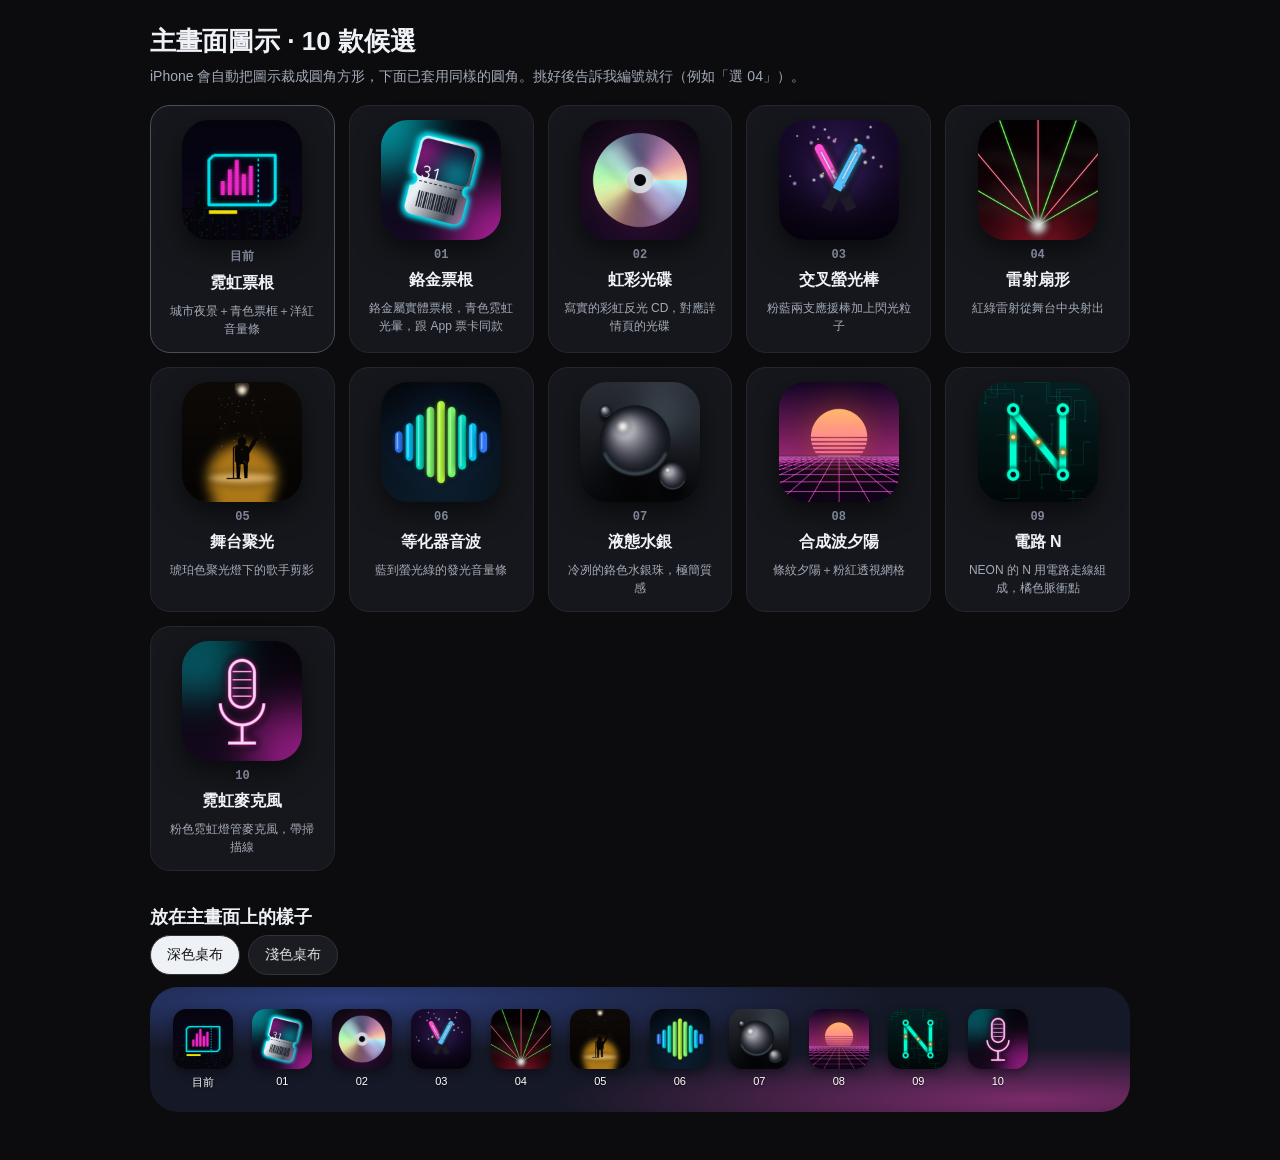
==== icon-options/index.html @ 89cc1611 "新增 10 款主畫面圖示候選與選擇頁 Co-Authored-By: Claude Opus 5.5 <noreply@anthropic.com>" ====
<!doctype html>
<html lang="zh-Hant-TW">
<head>
<meta charset="utf-8">
<meta name="viewport" content="width=device-width, initial-scale=1, viewport-fit=cover">
<title>主畫面圖示選擇</title>
<style>
:root{color-scheme:dark}
body{margin:0;background:#0c0c0f;color:#eef1f6;font-family:-apple-system,"PingFang TC",sans-serif;padding:max(env(safe-area-inset-top),24px) 16px 48px}
main{max-width:980px;margin:0 auto}
h1{margin:0;font-size:26px}
.sub{color:#a3aab8;font-size:14px;line-height:1.6;margin:6px 0 18px}
.grid{display:grid;grid-template-columns:repeat(auto-fill,minmax(170px,1fr));gap:14px}
.card{background:#16171c;border:1px solid #26272e;border-radius:20px;padding:14px;display:flex;flex-direction:column;align-items:center;text-align:center;gap:8px}
.card.cur{border-color:#4a4f5c}
.ic{width:120px;height:120px;border-radius:22.5%;background-size:cover;box-shadow:0 10px 26px rgba(0,0,0,.55)}
.no{font:600 12px ui-monospace,Menlo,monospace;color:#7d8596}
.nm{font-weight:700;font-size:16px}
.ds{font-size:12px;color:#a3aab8;line-height:1.5}
h2{font-size:18px;margin:34px 0 6px}
.home{border-radius:28px;padding:22px 18px;display:grid;grid-template-columns:repeat(auto-fill,minmax(68px,1fr));gap:18px 10px;background:radial-gradient(80% 60% at 20% 10%,#2b3d7a,transparent 70%),radial-gradient(70% 60% at 90% 90%,#7a2b6a,transparent 70%),#151826}
.home.light{background:radial-gradient(80% 60% at 20% 10%,#c9d8ff,transparent 70%),radial-gradient(70% 60% at 90% 90%,#ffd1ec,transparent 70%),#eef0f6}
.app{display:flex;flex-direction:column;align-items:center;gap:6px;font-size:11px;color:#fff;text-shadow:0 1px 2px rgba(0,0,0,.6)}
.home.light .app{color:#111;text-shadow:none}
.app i{width:60px;height:60px;border-radius:22.5%;background-size:cover;box-shadow:0 4px 10px rgba(0,0,0,.35)}
.tg{display:flex;gap:8px;margin-bottom:12px}
.tg button{min-height:40px;padding:0 16px;border-radius:20px;border:1px solid #333;background:#1b1c22;color:#ddd;font:inherit;font-size:14px}
.tg button[aria-pressed=true]{background:#eef1f6;color:#111}
</style>
</head>
<body>
<main>
  <h1>主畫面圖示 · 10 款候選</h1>
  <p class="sub">iPhone 會自動把圖示裁成圓角方形，下面已套用同樣的圓角。挑好後告訴我編號就行（例如「選 04」）。</p>
  <div class="grid">
    <div class="card cur"><div class="ic" style="background-image:url(../icons/icon-512.png)"></div><span class="no">目前</span><span class="nm">霓虹票根</span><span class="ds">城市夜景＋青色票框＋洋紅音量條</span></div>
    <div class="card"><div class="ic" style="background-image:url(01-chrome-ticket-sm.png)"></div><span class="no">01</span><span class="nm">鉻金票根</span><span class="ds">鉻金屬實體票根，青色霓虹光暈，跟 App 票卡同款</span></div>
    <div class="card"><div class="ic" style="background-image:url(02-iridescent-disc-sm.png)"></div><span class="no">02</span><span class="nm">虹彩光碟</span><span class="ds">寫實的彩虹反光 CD，對應詳情頁的光碟</span></div>
    <div class="card"><div class="ic" style="background-image:url(03-lightsticks-sm.png)"></div><span class="no">03</span><span class="nm">交叉螢光棒</span><span class="ds">粉藍兩支應援棒加上閃光粒子</span></div>
    <div class="card"><div class="ic" style="background-image:url(04-laser-sm.png)"></div><span class="no">04</span><span class="nm">雷射扇形</span><span class="ds">紅綠雷射從舞台中央射出</span></div>
    <div class="card"><div class="ic" style="background-image:url(05-spotlight-sm.png)"></div><span class="no">05</span><span class="nm">舞台聚光</span><span class="ds">琥珀色聚光燈下的歌手剪影</span></div>
    <div class="card"><div class="ic" style="background-image:url(06-equalizer-sm.png)"></div><span class="no">06</span><span class="nm">等化器音波</span><span class="ds">藍到螢光綠的發光音量條</span></div>
    <div class="card"><div class="ic" style="background-image:url(07-mercury-sm.png)"></div><span class="no">07</span><span class="nm">液態水銀</span><span class="ds">冷冽的鉻色水銀珠，極簡質感</span></div>
    <div class="card"><div class="ic" style="background-image:url(08-synthwave-sm.png)"></div><span class="no">08</span><span class="nm">合成波夕陽</span><span class="ds">條紋夕陽＋粉紅透視網格</span></div>
    <div class="card"><div class="ic" style="background-image:url(09-circuit-n-sm.png)"></div><span class="no">09</span><span class="nm">電路 N</span><span class="ds">NEON 的 N 用電路走線組成，橘色脈衝點</span></div>
    <div class="card"><div class="ic" style="background-image:url(10-neon-mic-sm.png)"></div><span class="no">10</span><span class="nm">霓虹麥克風</span><span class="ds">粉色霓虹燈管麥克風，帶掃描線</span></div>
  </div>

  <h2>放在主畫面上的樣子</h2>
  <div class="tg" role="group" aria-label="桌布"><button data-w="dark" aria-pressed="true">深色桌布</button><button data-w="light" aria-pressed="false">淺色桌布</button></div>
  <div class="home" id="home">
    <div class="app"><i style="background-image:url(../icons/icon-192.png)"></i>目前</div>
    <div class="app"><i style="background-image:url(01-chrome-ticket-sm.png)"></i>01</div>
    <div class="app"><i style="background-image:url(02-iridescent-disc-sm.png)"></i>02</div>
    <div class="app"><i style="background-image:url(03-lightsticks-sm.png)"></i>03</div>
    <div class="app"><i style="background-image:url(04-laser-sm.png)"></i>04</div>
    <div class="app"><i style="background-image:url(05-spotlight-sm.png)"></i>05</div>
    <div class="app"><i style="background-image:url(06-equalizer-sm.png)"></i>06</div>
    <div class="app"><i style="background-image:url(07-mercury-sm.png)"></i>07</div>
    <div class="app"><i style="background-image:url(08-synthwave-sm.png)"></i>08</div>
    <div class="app"><i style="background-image:url(09-circuit-n-sm.png)"></i>09</div>
    <div class="app"><i style="background-image:url(10-neon-mic-sm.png)"></i>10</div>
  </div>
</main>
<script>
document.querySelector('.tg').addEventListener('click', (e) => {
  const b = e.target.closest('button'); if (!b) return;
  document.querySelectorAll('.tg button').forEach((x) => x.setAttribute('aria-pressed', x === b));
  document.getElementById('home').classList.toggle('light', b.dataset.w === 'light');
});
</script>
</body>
</html>
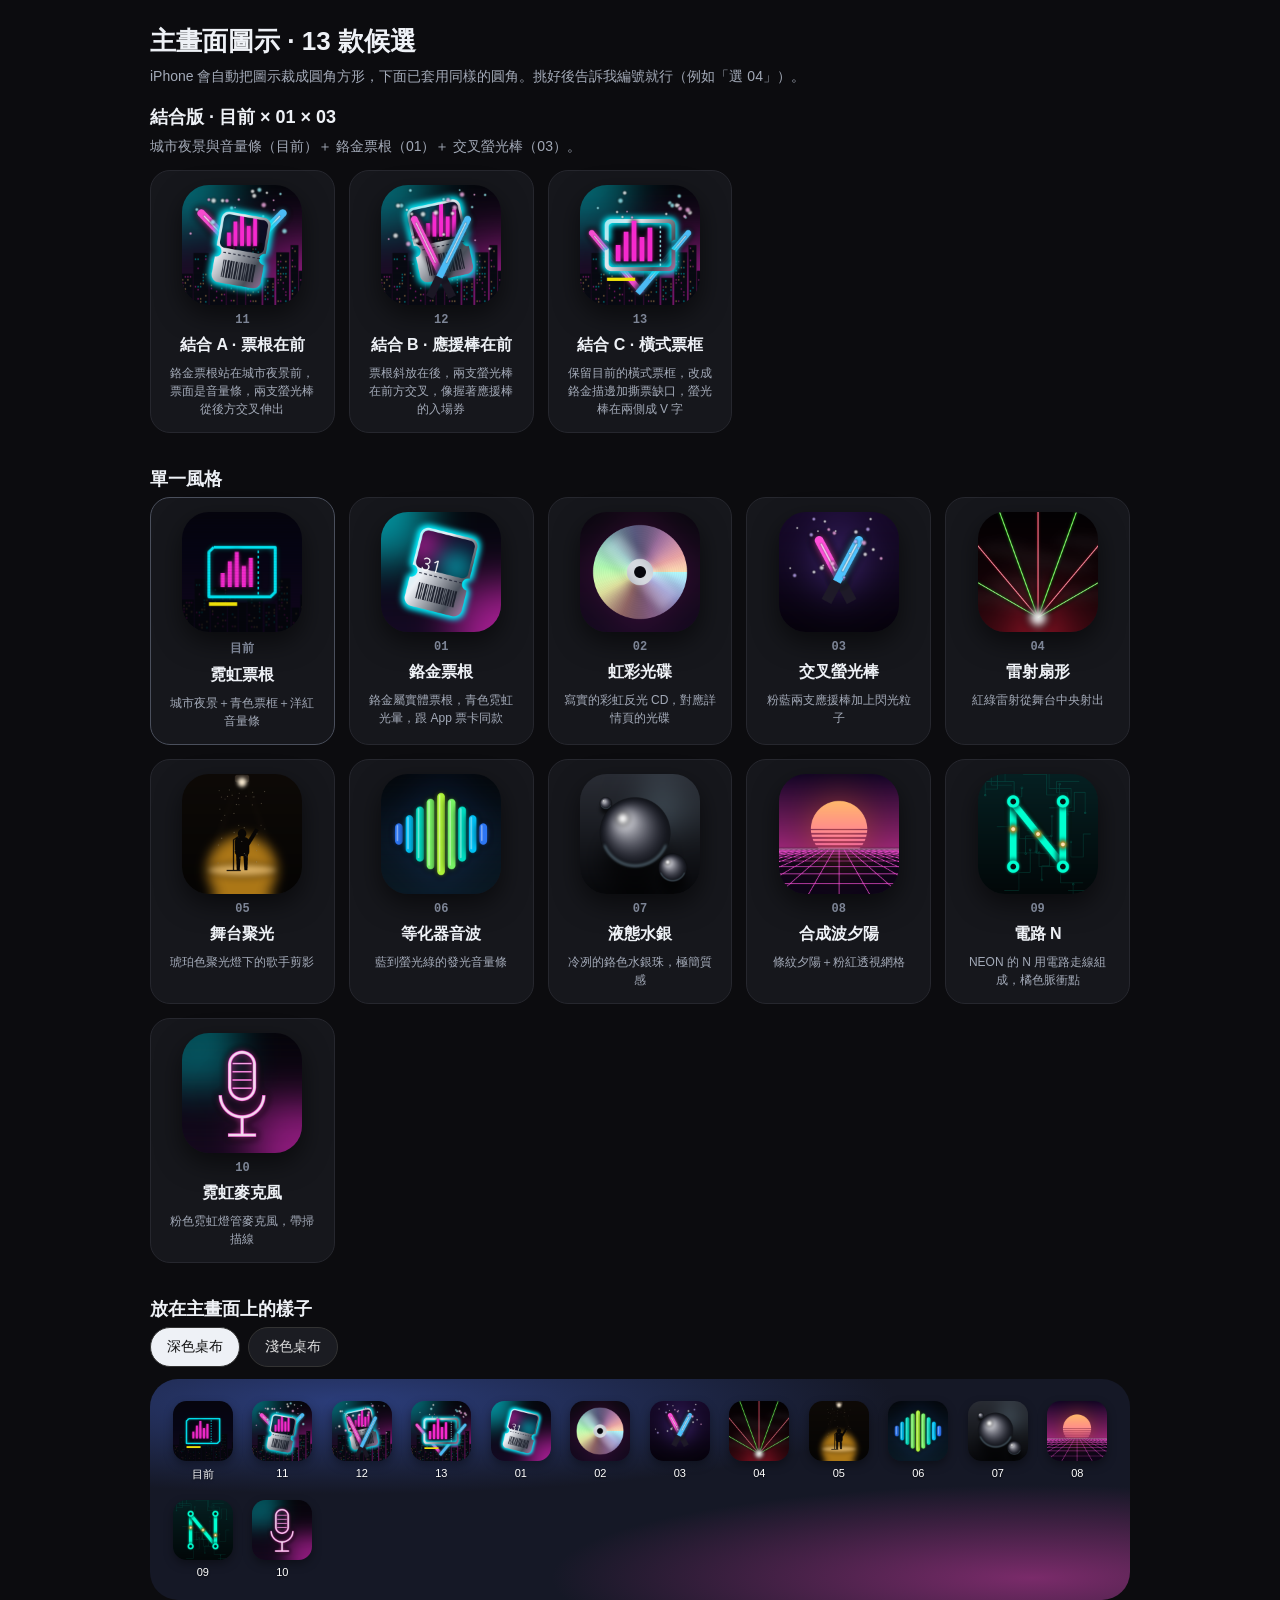
==== commit 516de314: "圖示候選新增結合版 11–13 Co-Authored-By: Claude Opus 5.5 <noreply@anthropic.com>" ====
--- a/icon-options/index.html
+++ b/icon-options/index.html
@@ -30,8 +30,16 @@
 </head>
 <body>
 <main>
-  <h1>主畫面圖示 · 10 款候選</h1>
+  <h1>主畫面圖示 · 13 款候選</h1>
   <p class="sub">iPhone 會自動把圖示裁成圓角方形，下面已套用同樣的圓角。挑好後告訴我編號就行（例如「選 04」）。</p>
+  <h2 style="margin-top:8px">結合版 · 目前 × 01 × 03</h2>
+  <p class="sub" style="margin-bottom:12px">城市夜景與音量條（目前）＋ 鉻金票根（01）＋ 交叉螢光棒（03）。</p>
+  <div class="grid" style="margin-bottom:10px">
+    <div class="card"><div class="ic" style="background-image:url(11-combo-a-sm.png)"></div><span class="no">11</span><span class="nm">結合 A · 票根在前</span><span class="ds">鉻金票根站在城市夜景前，票面是音量條，兩支螢光棒從後方交叉伸出</span></div>
+    <div class="card"><div class="ic" style="background-image:url(12-combo-b-sm.png)"></div><span class="no">12</span><span class="nm">結合 B · 應援棒在前</span><span class="ds">票根斜放在後，兩支螢光棒在前方交叉，像握著應援棒的入場券</span></div>
+    <div class="card"><div class="ic" style="background-image:url(13-combo-c-sm.png)"></div><span class="no">13</span><span class="nm">結合 C · 橫式票框</span><span class="ds">保留目前的橫式票框，改成鉻金描邊加撕票缺口，螢光棒在兩側成 V 字</span></div>
+  </div>
+  <h2>單一風格</h2>
   <div class="grid">
     <div class="card cur"><div class="ic" style="background-image:url(../icons/icon-512.png)"></div><span class="no">目前</span><span class="nm">霓虹票根</span><span class="ds">城市夜景＋青色票框＋洋紅音量條</span></div>
     <div class="card"><div class="ic" style="background-image:url(01-chrome-ticket-sm.png)"></div><span class="no">01</span><span class="nm">鉻金票根</span><span class="ds">鉻金屬實體票根，青色霓虹光暈，跟 App 票卡同款</span></div>
@@ -50,6 +58,9 @@
   <div class="tg" role="group" aria-label="桌布"><button data-w="dark" aria-pressed="true">深色桌布</button><button data-w="light" aria-pressed="false">淺色桌布</button></div>
   <div class="home" id="home">
     <div class="app"><i style="background-image:url(../icons/icon-192.png)"></i>目前</div>
+    <div class="app"><i style="background-image:url(11-combo-a-sm.png)"></i>11</div>
+    <div class="app"><i style="background-image:url(12-combo-b-sm.png)"></i>12</div>
+    <div class="app"><i style="background-image:url(13-combo-c-sm.png)"></i>13</div>
     <div class="app"><i style="background-image:url(01-chrome-ticket-sm.png)"></i>01</div>
     <div class="app"><i style="background-image:url(02-iridescent-disc-sm.png)"></i>02</div>
     <div class="app"><i style="background-image:url(03-lightsticks-sm.png)"></i>03</div>
